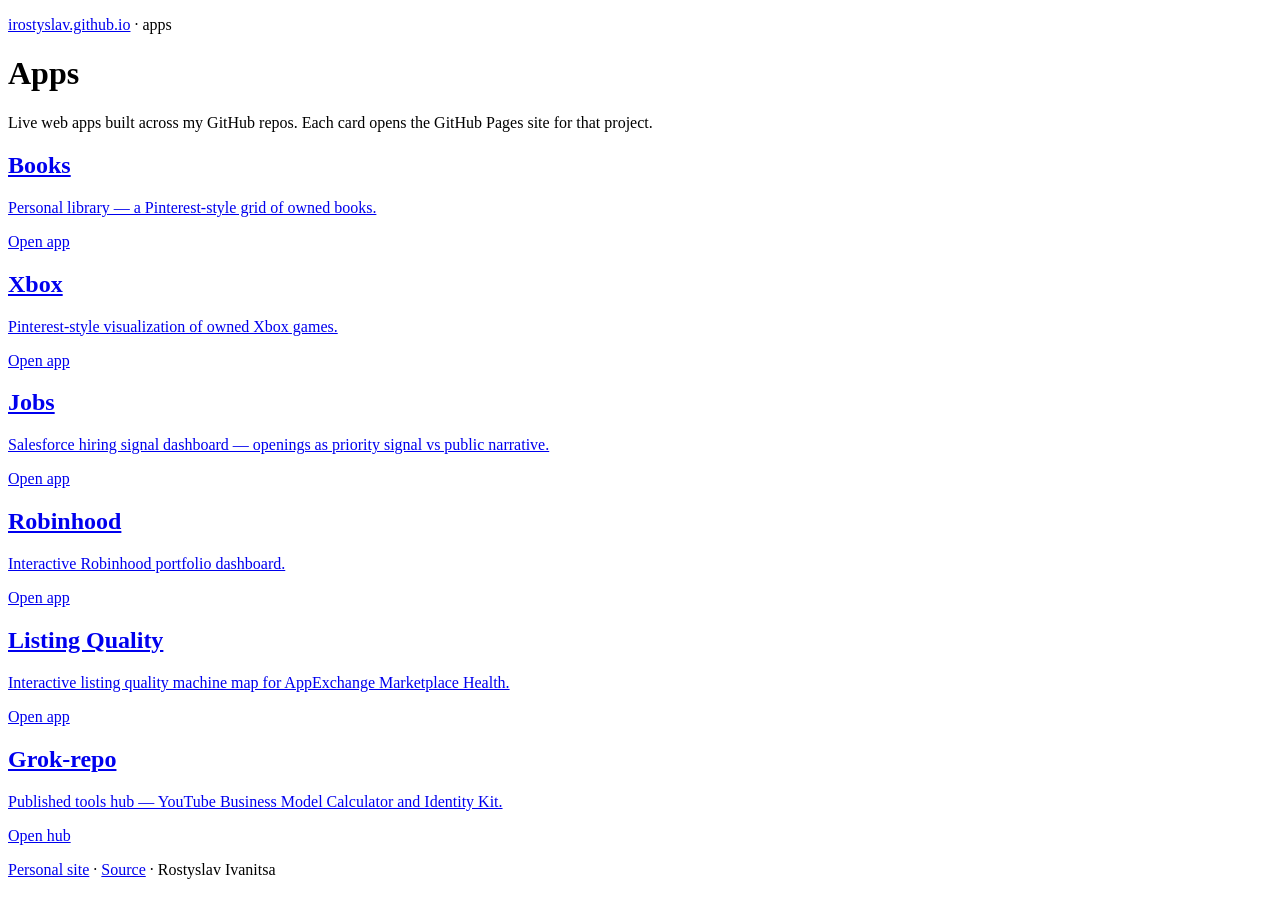
==== index.html @ ea9bcfdb "Add apps homepage" ====
<!DOCTYPE html>
<html lang="en">
<head>
  <meta charset="UTF-8" />
  <meta name="viewport" content="width=device-width, initial-scale=1" />
  <meta name="description" content="Live web apps by Rostyslav Ivanitsa — books, games, hiring signals, portfolio, and more." />
  <title>Apps — Rostyslav Ivanitsa</title>
  <link rel="stylesheet" href="styles.css" />
</head>
<body>
  <div class="wrap">
    <header class="hero">
      <p class="eyebrow"><a href="https://irostyslav.github.io/">irostyslav.github.io</a> · apps</p>
      <h1>Apps</h1>
      <p class="lede">Live web apps built across my GitHub repos. Each card opens the GitHub Pages site for that project.</p>
    </header>

    <main class="grid" aria-label="Published apps">
      <a class="card" href="https://irostyslav.github.io/Books/" target="_blank" rel="noopener noreferrer">
        <h2>Books</h2>
        <p>Personal library — a Pinterest-style grid of owned books.</p>
        <span class="cta">Open app</span>
      </a>

      <a class="card" href="https://irostyslav.github.io/Xbox/" target="_blank" rel="noopener noreferrer">
        <h2>Xbox</h2>
        <p>Pinterest-style visualization of owned Xbox games.</p>
        <span class="cta">Open app</span>
      </a>

      <a class="card" href="https://irostyslav.github.io/Jobs/" target="_blank" rel="noopener noreferrer">
        <h2>Jobs</h2>
        <p>Salesforce hiring signal dashboard — openings as priority signal vs public narrative.</p>
        <span class="cta">Open app</span>
      </a>

      <a class="card" href="https://irostyslav.github.io/Robinhood/" target="_blank" rel="noopener noreferrer">
        <h2>Robinhood</h2>
        <p>Interactive Robinhood portfolio dashboard.</p>
        <span class="cta">Open app</span>
      </a>

      <a class="card" href="https://irostyslav.github.io/lq-machine/" target="_blank" rel="noopener noreferrer">
        <h2>Listing Quality</h2>
        <p>Interactive listing quality machine map for AppExchange Marketplace Health.</p>
        <span class="cta">Open app</span>
      </a>

      <a class="card" href="https://irostyslav.github.io/Grok-repo/" target="_blank" rel="noopener noreferrer">
        <h2>Grok-repo</h2>
        <p>Published tools hub — YouTube Business Model Calculator and Identity Kit.</p>
        <span class="cta">Open hub</span>
      </a>
    </main>

    <footer class="foot">
      <p>
        <a href="https://irostyslav.github.io/" target="_blank" rel="noopener noreferrer">Personal site</a>
        ·
        <a href="https://github.com/irostyslav/apps" target="_blank" rel="noopener noreferrer">Source</a>
        ·
        Rostyslav Ivanitsa
      </p>
    </footer>
  </div>
</body>
</html>
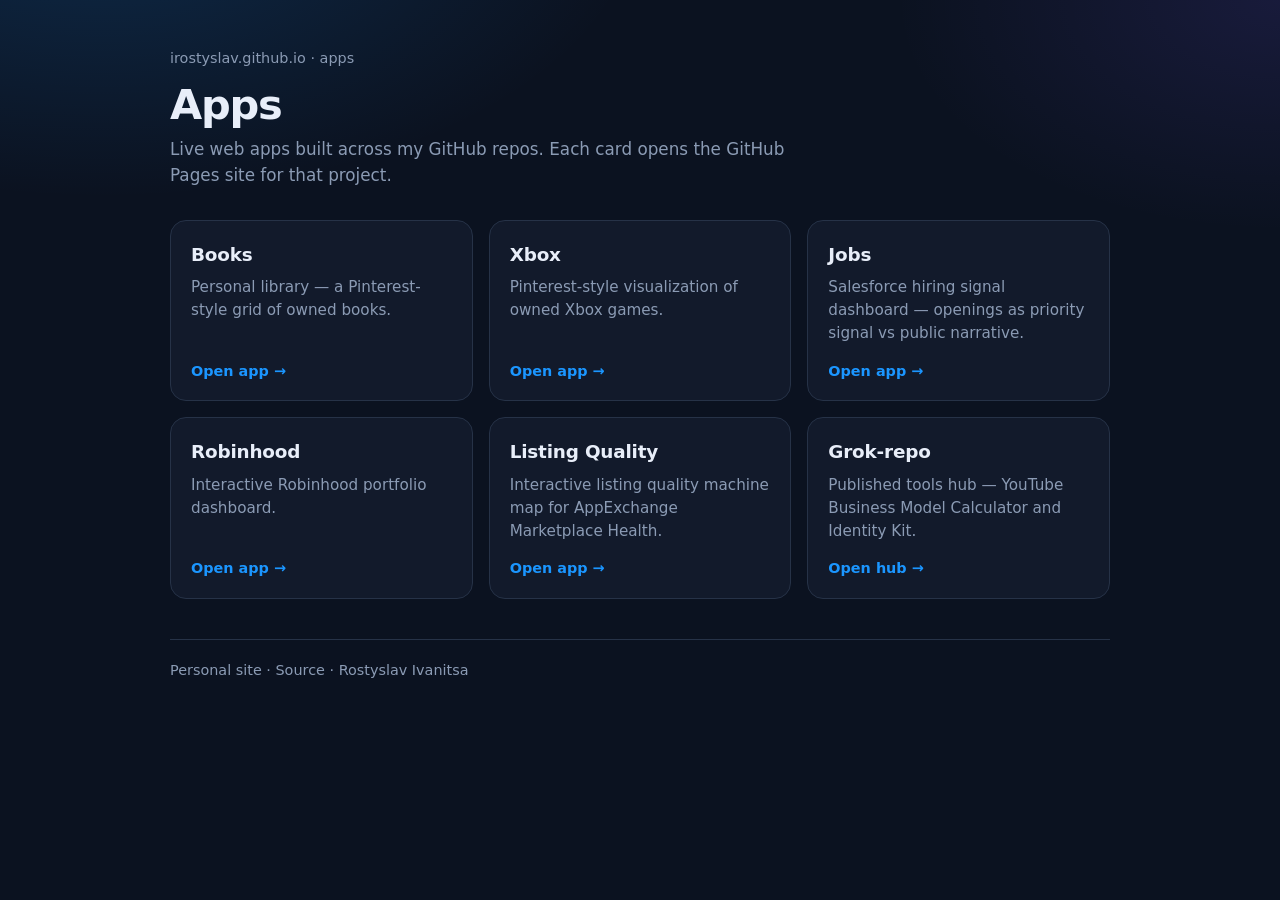
==== commit b64fa052: "Add noindex/nofollow robots meta to index.html" ====
--- a/index.html
+++ b/index.html
@@ -1,6 +1,9 @@
 <!DOCTYPE html>
 <html lang="en">
 <head>
+  <meta name="robots" content="noindex, nofollow, noarchive, nosnippet" />
+  <meta name="googlebot" content="noindex, nofollow, noarchive, nosnippet" />
+
   <meta charset="UTF-8" />
   <meta name="viewport" content="width=device-width, initial-scale=1" />
   <meta name="description" content="Live web apps by Rostyslav Ivanitsa — books, games, hiring signals, portfolio, and more." />
--- a/styles.css
+++ b/styles.css
@@ -0,0 +1,136 @@
+:root {
+  --bg: #0b1220;
+  --panel: #121a2b;
+  --panel-hover: #162033;
+  --border: #263247;
+  --text: #e8eef9;
+  --muted: #8b9bb4;
+  --accent: #1b96ff;
+  --accent-soft: rgba(27, 150, 255, 0.18);
+  --radius: 16px;
+}
+
+* { box-sizing: border-box; }
+
+html { color-scheme: dark; }
+
+body {
+  margin: 0;
+  min-height: 100vh;
+  font-family: system-ui, -apple-system, Segoe UI, Roboto, Helvetica, Arial, sans-serif;
+  background:
+    radial-gradient(900px 480px at 8% -10%, var(--accent-soft), transparent 60%),
+    radial-gradient(700px 420px at 100% 0%, rgba(120, 90, 255, 0.12), transparent 55%),
+    var(--bg);
+  color: var(--text);
+  line-height: 1.5;
+}
+
+a { color: var(--accent); }
+
+.wrap {
+  max-width: 980px;
+  margin: 0 auto;
+  padding: 48px 20px 72px;
+}
+
+.hero { margin-bottom: 32px; }
+
+.eyebrow {
+  margin: 0 0 12px;
+  font-size: 0.9rem;
+  color: var(--muted);
+}
+
+.eyebrow a {
+  color: var(--muted);
+  text-decoration: none;
+}
+
+.eyebrow a:hover { color: var(--text); }
+
+h1 {
+  margin: 0 0 10px;
+  font-size: clamp(2rem, 4vw, 2.6rem);
+  letter-spacing: -0.03em;
+  line-height: 1.1;
+}
+
+.lede {
+  margin: 0;
+  max-width: 40rem;
+  color: var(--muted);
+  font-size: 1.05rem;
+}
+
+.grid {
+  display: grid;
+  grid-template-columns: repeat(auto-fill, minmax(260px, 1fr));
+  gap: 16px;
+}
+
+.card {
+  display: flex;
+  flex-direction: column;
+  gap: 8px;
+  padding: 20px 20px 18px;
+  background: var(--panel);
+  border: 1px solid var(--border);
+  border-radius: var(--radius);
+  text-decoration: none;
+  color: inherit;
+  transition: border-color 0.15s ease, transform 0.15s ease, background 0.15s ease;
+  min-height: 168px;
+}
+
+.card:hover,
+.card:focus-visible {
+  border-color: var(--accent);
+  background: var(--panel-hover);
+  transform: translateY(-2px);
+  outline: none;
+}
+
+.card h2 {
+  margin: 0;
+  font-size: 1.15rem;
+  letter-spacing: -0.01em;
+}
+
+.card p {
+  margin: 0;
+  flex: 1;
+  color: var(--muted);
+  font-size: 0.95rem;
+}
+
+.cta {
+  margin-top: 8px;
+  color: var(--accent);
+  font-size: 0.9rem;
+  font-weight: 600;
+}
+
+.cta::after { content: " →"; }
+
+.foot {
+  margin-top: 40px;
+  padding-top: 20px;
+  border-top: 1px solid var(--border);
+  color: var(--muted);
+  font-size: 0.9rem;
+}
+
+.foot p { margin: 0; }
+
+.foot a {
+  color: var(--muted);
+  text-decoration: none;
+}
+
+.foot a:hover { color: var(--text); }
+
+@media (prefers-reduced-motion: reduce) {
+  .card { transition: none; }
+  .card:hover, .card:focus-visible { transform: none; }
+}
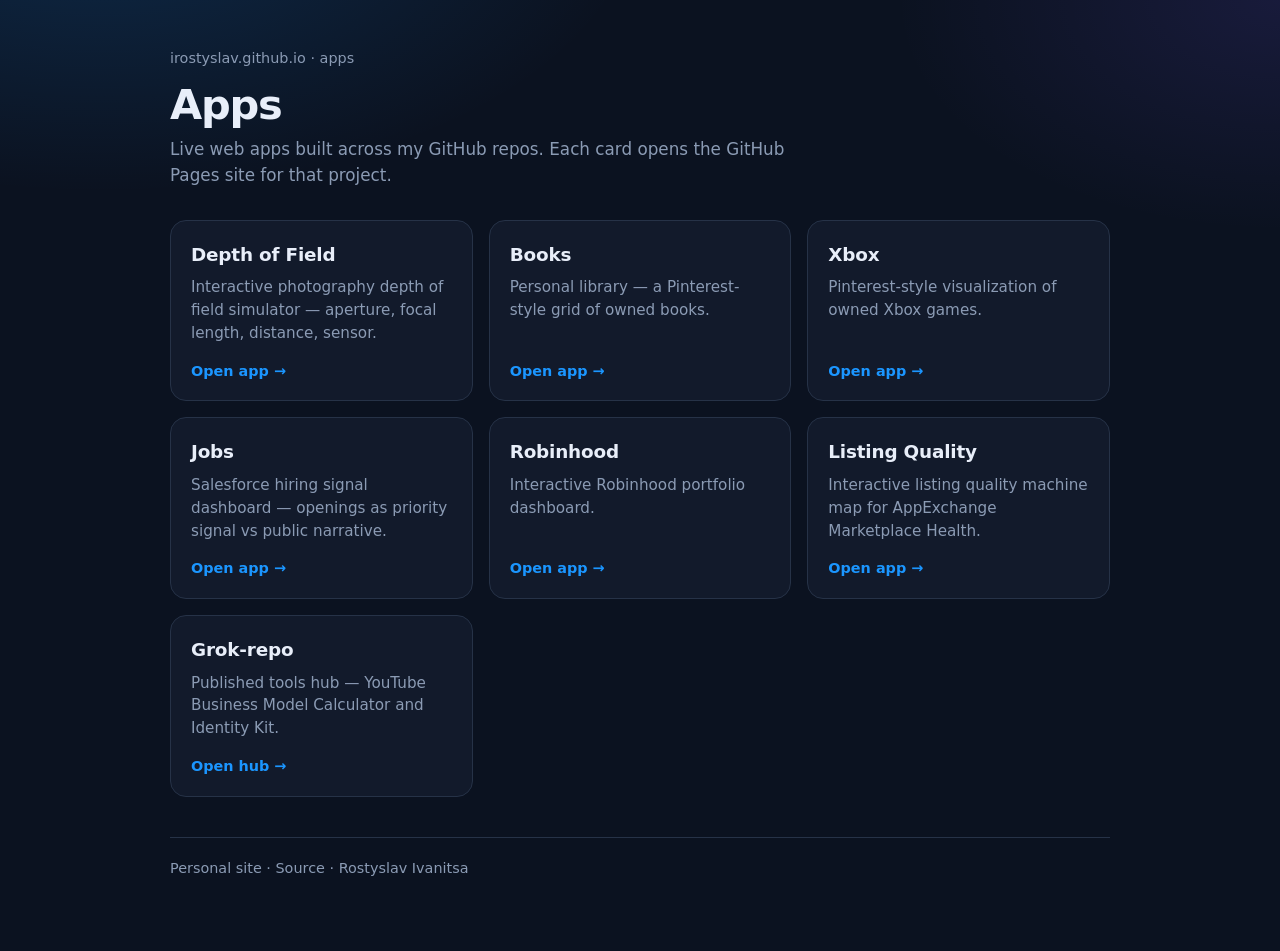
==== commit bb8c10bb: "Add Depth of Field Simulator to apps index" ====
--- a/index.html
+++ b/index.html
@@ -19,6 +19,12 @@
     </header>
 
     <main class="grid" aria-label="Published apps">
+      <a class="card" href="https://irostyslav.github.io/apps/depth-of-field/" target="_blank" rel="noopener noreferrer">
+        <h2>Depth of Field</h2>
+        <p>Interactive photography depth of field simulator — aperture, focal length, distance, sensor.</p>
+        <span class="cta">Open app</span>
+      </a>
+
       <a class="card" href="https://irostyslav.github.io/Books/" target="_blank" rel="noopener noreferrer">
         <h2>Books</h2>
         <p>Personal library — a Pinterest-style grid of owned books.</p>
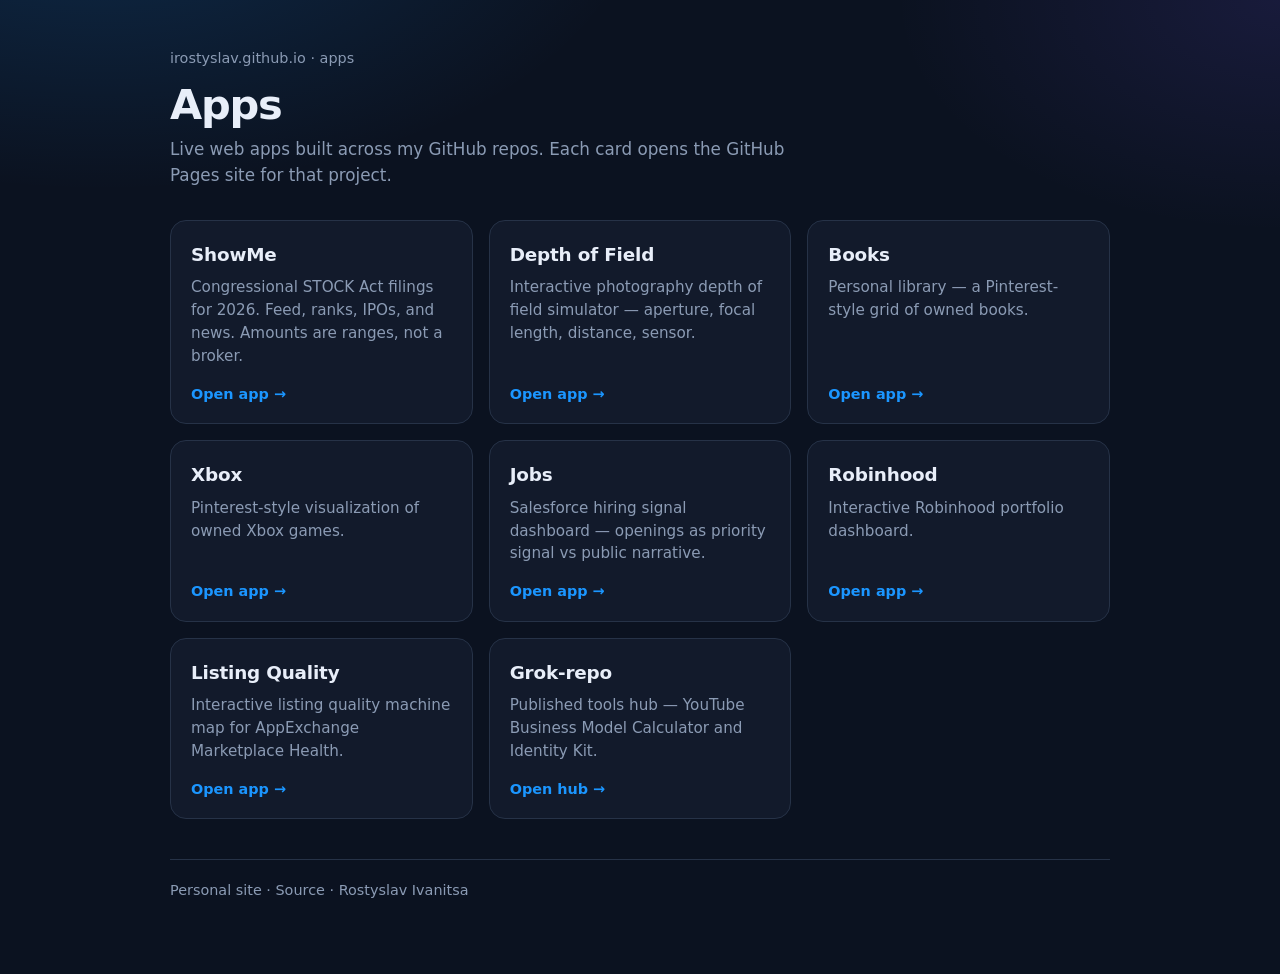
==== commit c5164e8c: "Add ShowMe: 2026 congressional filings, ranks, IPOs, and news." ====
--- a/index.html
+++ b/index.html
@@ -19,6 +19,12 @@
     </header>
 
     <main class="grid" aria-label="Published apps">
+      <a class="card" href="https://irostyslav.github.io/apps/showme/" target="_blank" rel="noopener noreferrer">
+        <h2>ShowMe</h2>
+        <p>Congressional STOCK Act filings for 2026. Feed, ranks, IPOs, and news. Amounts are ranges, not a broker.</p>
+        <span class="cta">Open app</span>
+      </a>
+
       <a class="card" href="https://irostyslav.github.io/apps/depth-of-field/" target="_blank" rel="noopener noreferrer">
         <h2>Depth of Field</h2>
         <p>Interactive photography depth of field simulator — aperture, focal length, distance, sensor.</p>
